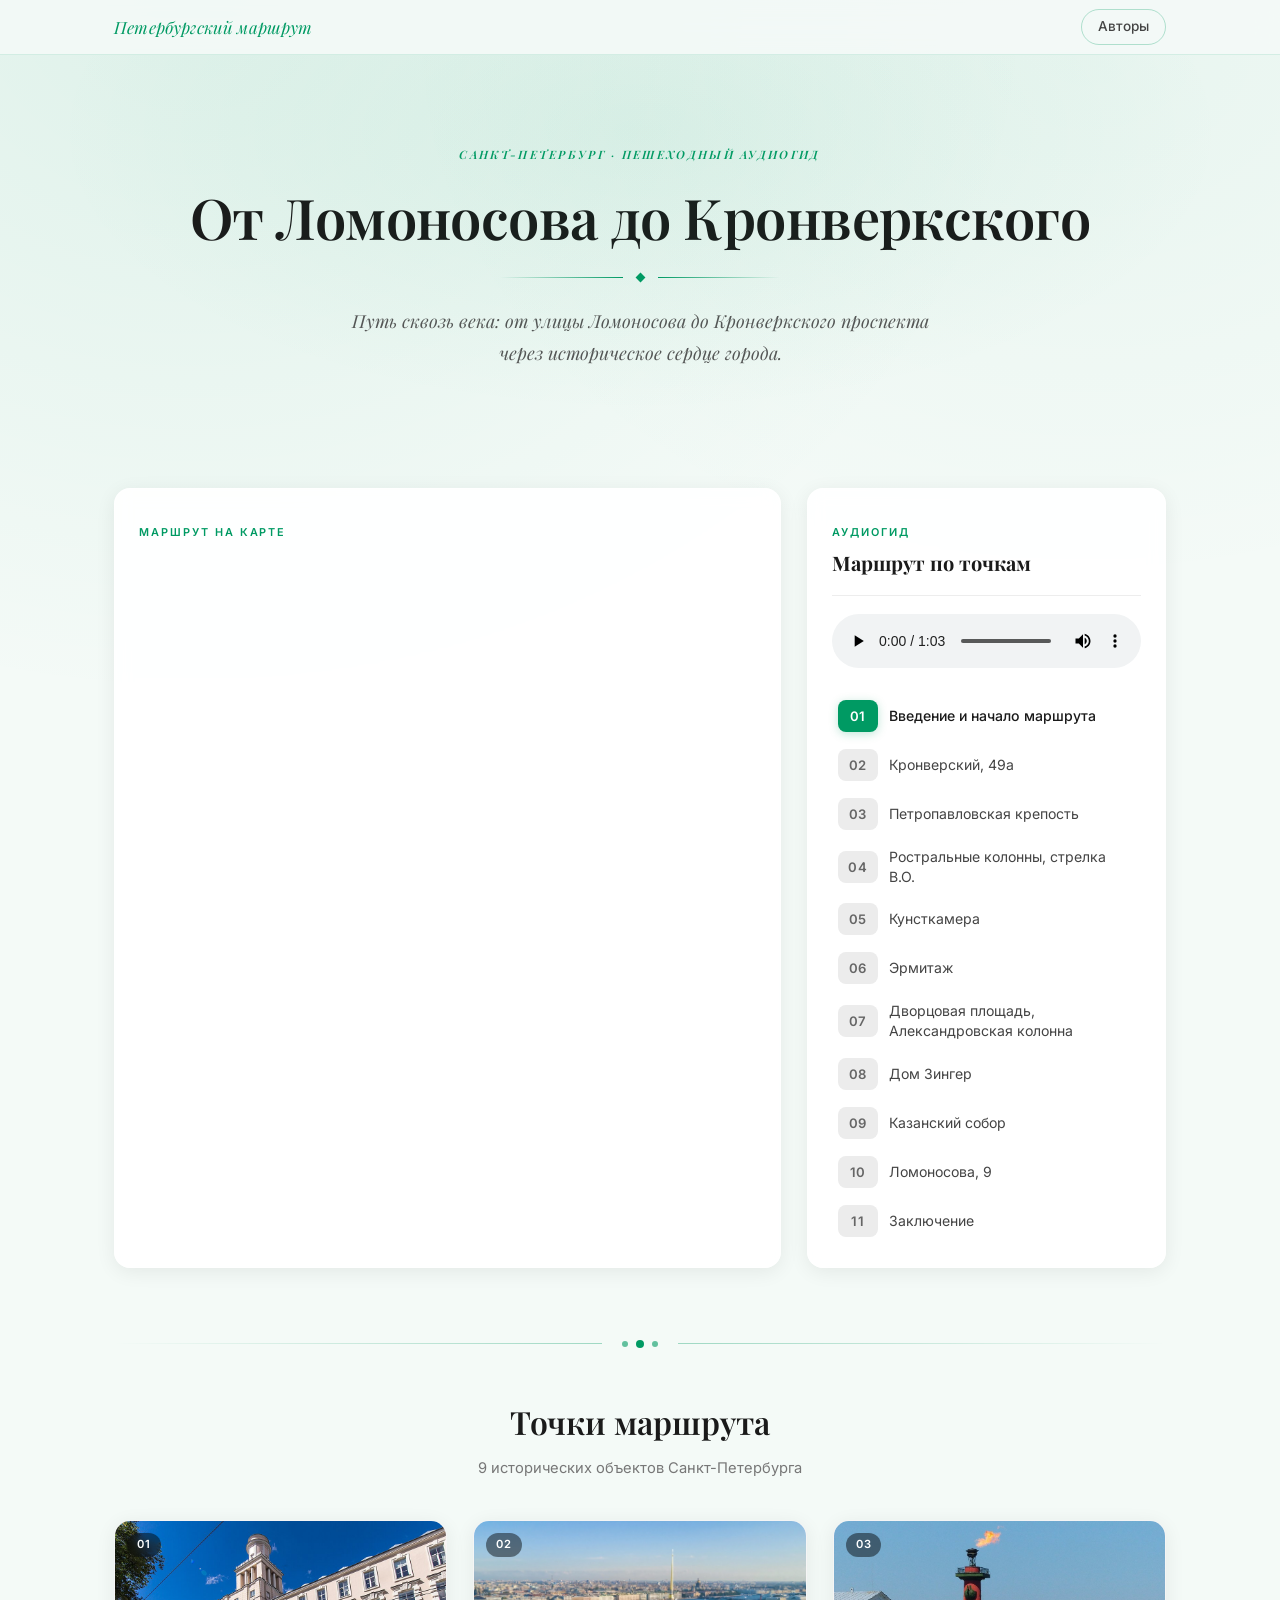
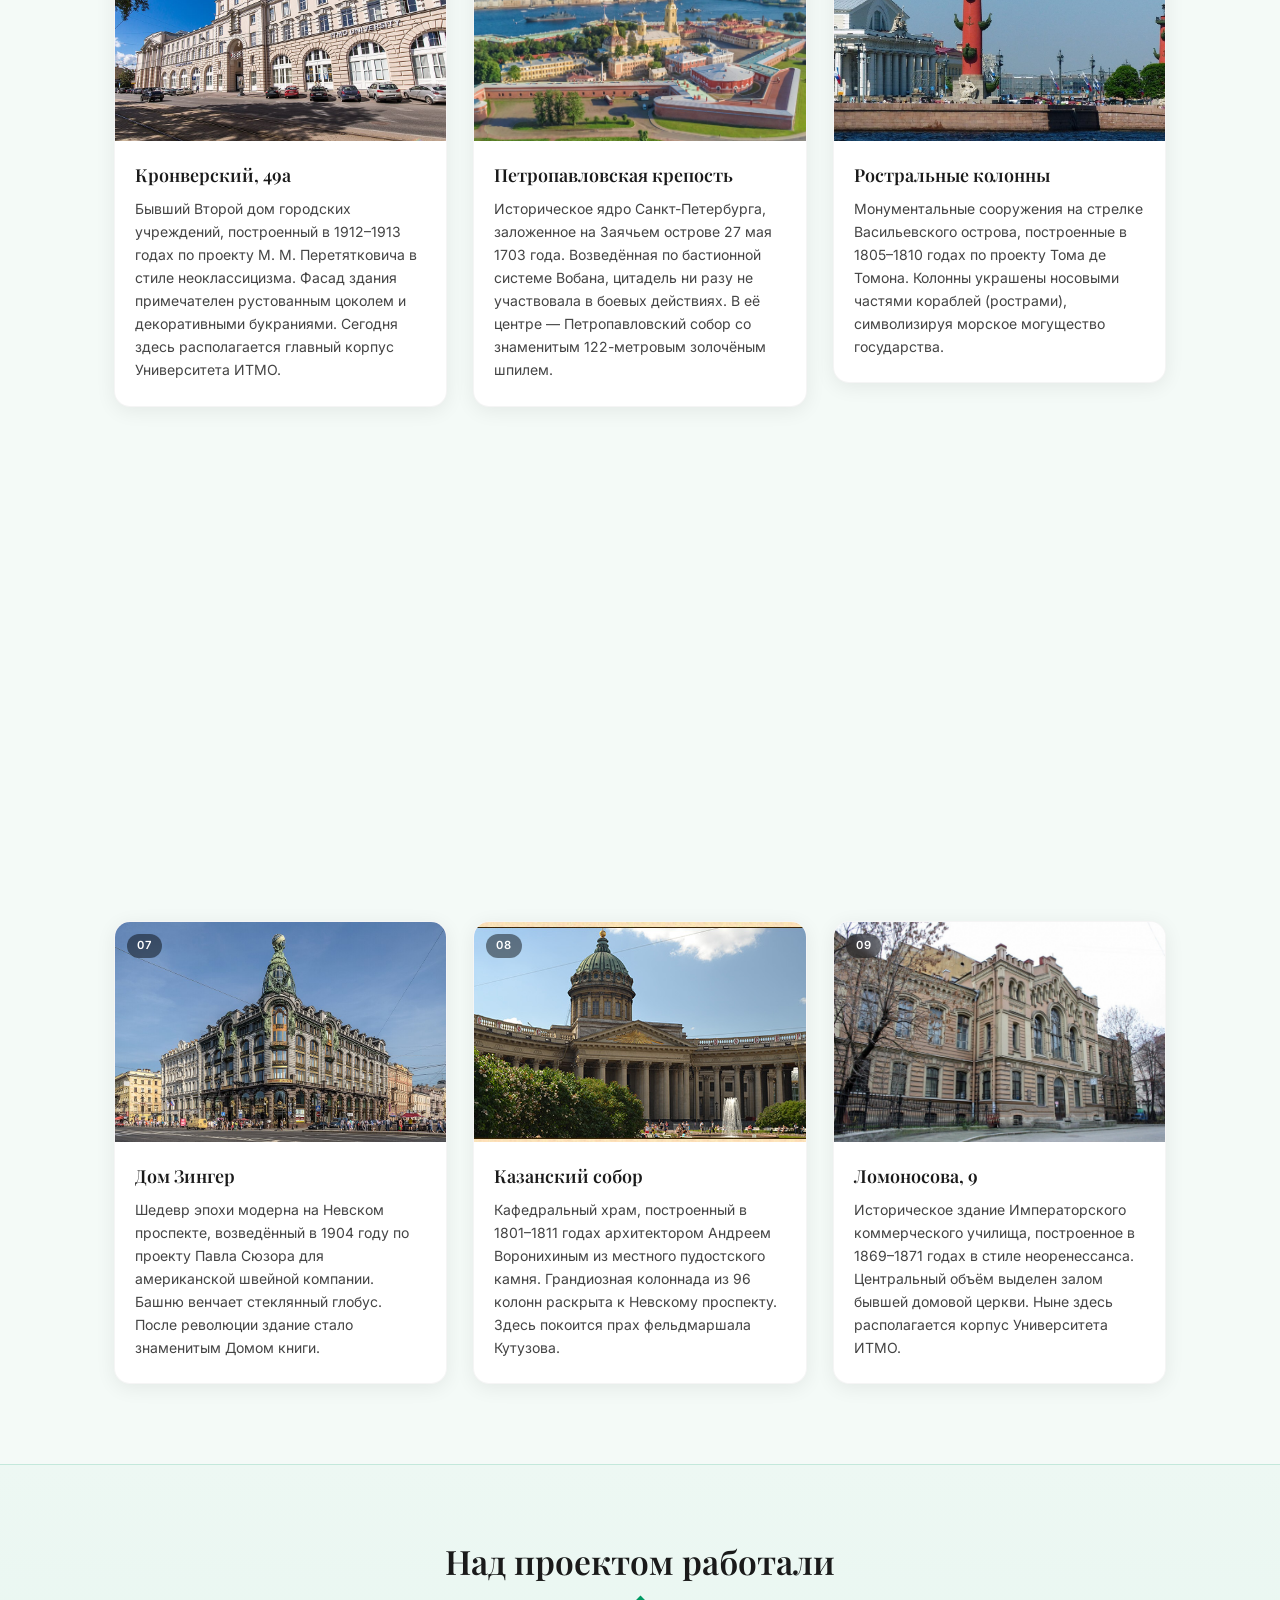
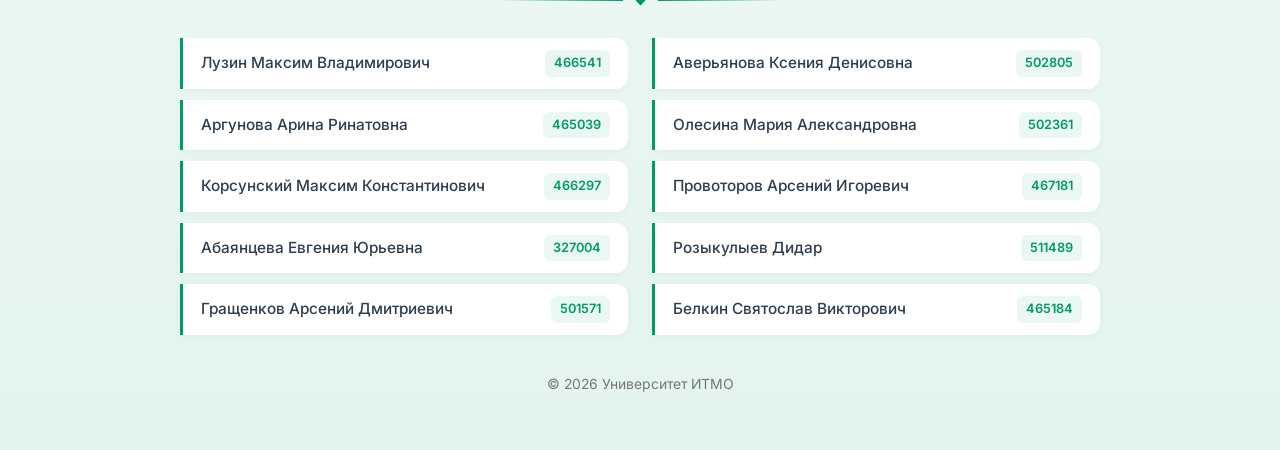
==== index.html @ a9b82632 "Аудиогид по Санкт-Петербургу — маршрут от Ломоносова до Кронверкского Co-Authored-By: Claude Sonnet " ====
<!DOCTYPE html>
<html lang="ru">
<head>
    <meta charset="UTF-8">
    <meta name="viewport" content="width=device-width, initial-scale=1.0">
    <title>Экскурсия "От Ломоносова до Кронверкского"</title>
    <link rel="preconnect" href="https://fonts.googleapis.com">
    <link rel="preconnect" href="https://fonts.gstatic.com" crossorigin>
    <link rel="stylesheet" href="css/index.css">
</head>

<body>

    <nav class="site-nav">
        <div class="nav-inner">
            <span class="nav-brand">Петербургский маршрут</span>
            <a class="nav-link" href="#authors">Авторы</a>
        </div>
    </nav>

    <header>
        <div class="container">
            <p class="header-eyebrow">Санкт-Петербург · Пешеходный аудиогид</p>
            <h1>От Ломоносова до Кронверкского</h1>
            <div class="ornament">
                <div class="ornament-diamond"></div>
            </div>
            <p>Путь сквозь века: от улицы Ломоносова до Кронверкского проспекта через историческое сердце города.</p>
        </div>
    </header>

    <div class="container">
        <div class="content-grid reveal">

            <section class="map-container">
                <p class="section-label">Маршрут на карте</p>
                <iframe src="https://www.google.com/maps/d/embed?mid=1oAtdadU5UYcWlBfUVZkDIhF2QjbYnNc&ehbc=2E312F" width="100%" height="400"></iframe>
            </section>

            <section class="audio-container">
                <p class="section-label">Аудиогид</p>
                <h3 class="timeline-title">Маршрут по точкам</h3>

                <audio id="audio-player" controls>
                    <source id="audio-source" src="mp3/Вступление_01.mp3" type="audio/mp3">
                    Ваш браузер не поддерживает воспроизведение аудио.
                </audio>

                <ul class="timeline-list">
                    <li class="timeline-item active-track">
                        <button class="time-link active" onclick="playTrack('mp3/Вступление_01.mp3', this)">01</button>
                        <span class="timeline-item-label">Введение и начало маршрута</span>
                        <span class="playing-bars"><span></span><span></span><span></span></span>
                    </li>
                    <li class="timeline-item">
                        <button class="time-link" onclick="playTrack('mp3/Кронверский.mp3', this)">02</button>
                        <span class="timeline-item-label">Кронверский, 49а</span>
                        <span class="playing-bars"><span></span><span></span><span></span></span>
                    </li>
                    <li class="timeline-item">
                        <button class="time-link" onclick="playTrack('mp3/Петропавловская крепость_01.mp3', this)">03</button>
                        <span class="timeline-item-label">Петропавловская крепость</span>
                        <span class="playing-bars"><span></span><span></span><span></span></span>
                    </li>
                    <li class="timeline-item">
                        <button class="time-link" onclick="playTrack('mp3/Ростралльные колонны_01.mp3', this)">04</button>
                        <span class="timeline-item-label">Ростральные колонны, стрелка В.О.</span>
                        <span class="playing-bars"><span></span><span></span><span></span></span>
                    </li>
                    <li class="timeline-item">
                        <button class="time-link" onclick="playTrack('mp3/Кунсткамера_01.mp3', this)">05</button>
                        <span class="timeline-item-label">Кунсткамера</span>
                        <span class="playing-bars"><span></span><span></span><span></span></span>
                    </li>
                    <li class="timeline-item">
                        <button class="time-link" onclick="playTrack('mp3/Эрмитаж_01.mp3', this)">06</button>
                        <span class="timeline-item-label">Эрмитаж</span>
                        <span class="playing-bars"><span></span><span></span><span></span></span>
                    </li>
                    <li class="timeline-item">
                        <button class="time-link" onclick="playTrack('mp3/Дворцовая площадь_01.mp3', this)">07</button>
                        <span class="timeline-item-label">Дворцовая площадь, Александровская колонна</span>
                        <span class="playing-bars"><span></span><span></span><span></span></span>
                    </li>
                    <li class="timeline-item">
                        <button class="time-link" onclick="playTrack('mp3/Дом Зингер_01.mp3', this)">08</button>
                        <span class="timeline-item-label">Дом Зингер</span>
                        <span class="playing-bars"><span></span><span></span><span></span></span>
                    </li>
                    <li class="timeline-item">
                        <button class="time-link" onclick="playTrack('mp3/Казанский собор_01.mp3', this)">09</button>
                        <span class="timeline-item-label">Казанский собор</span>
                        <span class="playing-bars"><span></span><span></span><span></span></span>
                    </li>
                    <li class="timeline-item">
                        <button class="time-link" onclick="playTrack('mp3/Ломоносова9_01.mp3', this)">10</button>
                        <span class="timeline-item-label">Ломоносова, 9</span>
                        <span class="playing-bars"><span></span><span></span><span></span></span>
                    </li>
                    <li class="timeline-item">
                        <button class="time-link" onclick="playTrack('mp3/Заключение_01.mp3', this)">11</button>
                        <span class="timeline-item-label">Заключение</span>
                        <span class="playing-bars"><span></span><span></span><span></span></span>
                    </li>
                </ul>
            </section>

        </div>

        <div class="section-divider">
            <div class="section-divider-inner">
                <div class="section-divider-dot"></div>
                <div class="section-divider-dot"></div>
                <div class="section-divider-dot"></div>
            </div>
        </div>

        <section class="landmarks-section">
            <h2>Точки маршрута</h2>
            <p class="section-subtitle">9 исторических объектов Санкт-Петербурга</p>
            <div class="landmarks-grid">

                <a href="pages/kronverksky.html" class="landmark-card-link reveal reveal-d1">
                <article class="landmark-card">
                    <div class="card-img-wrap">
                        <img src="img/ITMO_University's_main_building,_August_2016.jpg" alt="Кронверский, 49а">
                        <span class="card-number">01</span>
                    </div>
                    <div class="landmark-card-content">
                        <h3>Кронверский, 49а</h3>
                        <p>Бывший Второй дом городских учреждений, построенный в 1912–1913 годах по проекту М. М. Перетятковича в стиле неоклассицизма. Фасад здания примечателен рустованным цоколем и декоративными букраниями. Сегодня здесь располагается главный корпус Университета ИТМО.</p>
                    </div>
                </article>
                </a>

                <a href="pages/petropavlovsk.html" class="landmark-card-link reveal reveal-d2">
                <article class="landmark-card">
                    <div class="card-img-wrap">
                        <img src="img/petropavl-main-e1596915227647-1536x937.jpg" alt="Петропавловская крепость">
                        <span class="card-number">02</span>
                    </div>
                    <div class="landmark-card-content">
                        <h3>Петропавловская крепость</h3>
                        <p>Историческое ядро Санкт-Петербурга, заложенное на Заячьем острове 27 мая 1703 года. Возведённая по бастионной системе Вобана, цитадель ни разу не участвовала в боевых действиях. В её центре — Петропавловский собор со знаменитым 122-метровым золочёным шпилем.</p>
                    </div>
                </article>
                </a>

                <a href="pages/rostral.html" class="landmark-card-link reveal reveal-d3">
                <article class="landmark-card">
                    <div class="card-img-wrap">
                        <img src="img/7ee628d9fce77bdc094ca226314439a9.jpg" alt="Ростральные колонны">
                        <span class="card-number">03</span>
                    </div>
                    <div class="landmark-card-content">
                        <h3>Ростральные колонны</h3>
                        <p>Монументальные сооружения на стрелке Васильевского острова, построенные в 1805–1810 годах по проекту Тома де Томона. Колонны украшены носовыми частями кораблей (рострами), символизируя морское могущество государства.</p>
                    </div>
                </article>
                </a>

                <a href="pages/kunstkamera.html" class="landmark-card-link reveal reveal-d1">
                <article class="landmark-card">
                    <div class="card-img-wrap">
                        <img src="img/img_5cdb340119dc0.png" alt="Кунсткамера">
                        <span class="card-number">04</span>
                    </div>
                    <div class="landmark-card-content">
                        <h3>Кунсткамера</h3>
                        <p>Первый публичный музей России, основанный Петром I в 1714 году. Здание на Университетской набережной построено в стиле петровского барокко и увенчано многоярусной башней с армиллярной сферой.</p>
                    </div>
                </article>
                </a>

                <a href="pages/hermitage.html" class="landmark-card-link reveal reveal-d2">
                <article class="landmark-card">
                    <div class="card-img-wrap">
                        <img src="img/ermitag1-1536x762.jpg" alt="Эрмитаж">
                        <span class="card-number">05</span>
                    </div>
                    <div class="landmark-card-content">
                        <h3>Эрмитаж</h3>
                        <p>Один из крупнейших художественных музеев мира, основанный в 1764 году Екатериной II. Ансамбль включает Зимний дворец Растрелли, Малый, Старый и Новый Эрмитаж. Портик Нового Эрмитажа украшают знаменитые гранитные атланты.</p>
                    </div>
                </article>
                </a>

                <a href="pages/palace.html" class="landmark-card-link reveal reveal-d3">
                <article class="landmark-card">
                    <div class="card-img-wrap">
                        <img src="img/5624382538.jpg" alt="Дворцовая площадь, Александровская колонна">
                        <span class="card-number">06</span>
                    </div>
                    <div class="landmark-card-content">
                        <h3>Дворцовая площадь</h3>
                        <p>Главный парадный ансамбль города с триумфальной аркой Главного штаба Карла Росси. В центре — Александровская колонна Монферрана: 600-тонный гранитный монолит, удерживающийся на пьедестале силой собственного веса.</p>
                    </div>
                </article>
                </a>

                <a href="pages/singer.html" class="landmark-card-link reveal reveal-d1">
                <article class="landmark-card">
                    <div class="card-img-wrap">
                        <img src="img/Singer_House_SPB_01.jpg" alt="Дом Зингер">
                        <span class="card-number">07</span>
                    </div>
                    <div class="landmark-card-content">
                        <h3>Дом Зингер</h3>
                        <p>Шедевр эпохи модерна на Невском проспекте, возведённый в 1904 году по проекту Павла Сюзора для американской швейной компании. Башню венчает стеклянный глобус. После революции здание стало знаменитым Домом книги.</p>
                    </div>
                </article>
                </a>

                <a href="pages/kazan.html" class="landmark-card-link reveal reveal-d2">
                <article class="landmark-card">
                    <div class="card-img-wrap">
                        <img src="img/Kazan-cathedral-50001.jpg" alt="Казанский собор">
                        <span class="card-number">08</span>
                    </div>
                    <div class="landmark-card-content">
                        <h3>Казанский собор</h3>
                        <p>Кафедральный храм, построенный в 1801–1811 годах архитектором Андреем Воронихиным из местного пудостского камня. Грандиозная колоннада из 96 колонн раскрыта к Невскому проспекту. Здесь покоится прах фельдмаршала Кутузова.</p>
                    </div>
                </article>
                </a>

                <a href="pages/lomonosova.html" class="landmark-card-link reveal reveal-d3">
                <article class="landmark-card">
                    <div class="card-img-wrap">
                        <img src="img/p8272.jpg" alt="Ломоносова, 9">
                        <span class="card-number">09</span>
                    </div>
                    <div class="landmark-card-content">
                        <h3>Ломоносова, 9</h3>
                        <p>Историческое здание Императорского коммерческого училища, построенное в 1869–1871 годах в стиле неоренессанса. Центральный объём выделен залом бывшей домовой церкви. Ныне здесь располагается корпус Университета ИТМО.</p>
                    </div>
                </article>
                </a>

            </div>
        </section>
    </div>


    <footer id="authors">
        <div class="container">
            <h2 class="authors-title">Над проектом работали</h2>
            <div class="ornament" style="margin-bottom: 0;">
                <div class="ornament-diamond"></div>
            </div>

            <div class="authors-grid">
                <div class="author-item">
                    <span class="author-name">Лузин Максим Владимирович</span>
                    <span class="author-id">466541</span>
                </div>
                <div class="author-item">
                    <span class="author-name">Аверьянова Ксения Денисовна</span>
                    <span class="author-id">502805</span>
                </div>
                <div class="author-item">
                    <span class="author-name">Аргунова Арина Ринатовна</span>
                    <span class="author-id">465039</span>
                </div>
                <div class="author-item">
                    <span class="author-name">Олесина Мария Александровна</span>
                    <span class="author-id">502361</span>
                </div>
                <div class="author-item">
                    <span class="author-name">Корсунский Максим Константинович</span>
                    <span class="author-id">466297</span>
                </div>
                <div class="author-item">
                    <span class="author-name">Провоторов Арсений Игоревич</span>
                    <span class="author-id">467181</span>
                </div>
                <div class="author-item">
                    <span class="author-name">Абаянцева Евгения Юрьевна</span>
                    <span class="author-id">327004</span>
                </div>
                <div class="author-item">
                    <span class="author-name">Розыкулыев Дидар</span>
                    <span class="author-id">511489</span>
                </div>
                <div class="author-item">
                    <span class="author-name">Гращенков Арсений Дмитриевич</span>
                    <span class="author-id">501571</span>
                </div>
                <div class="author-item">
                    <span class="author-name">Белкин Святослав Викторович</span>
                    <span class="author-id">465184</span>
                </div>
            </div>

            <p class="copyright">&copy; 2026 Университет ИТМО</p>
        </div>
    </footer>

    <script>
        function playTrack(audioPath, buttonElement) {
            const player = document.getElementById('audio-player');
            const source = document.getElementById('audio-source');

            source.src = audioPath;
            player.load();
            player.play();

            document.querySelectorAll('.time-link').forEach(btn => btn.classList.remove('active'));
            document.querySelectorAll('.timeline-item').forEach(item => item.classList.remove('active-track'));

            buttonElement.classList.add('active');
            buttonElement.closest('.timeline-item').classList.add('active-track');
        }

        const observer = new IntersectionObserver((entries) => {
            entries.forEach(e => {
                if (e.isIntersecting) {
                    e.target.classList.add('visible');
                    observer.unobserve(e.target);
                }
            });
        }, { threshold: 0.1 });

        document.querySelectorAll('.reveal').forEach(el => observer.observe(el));
    </script>
</body>
</html>
---- css/index.css ----
@import url('https://fonts.googleapis.com/css2?family=Playfair+Display:ital,wght@0,400;0,600;1,400&family=Inter:wght@300;400;500;600&display=swap');

:root {
    --green: #009A63;
    --green-dark: #007a4e;
    --green-pale: rgba(0, 154, 99, 0.08);
    --green-glow: rgba(0, 154, 99, 0.25);
    --text: #1a1a1a;
    --text-mid: #444;
    --text-muted: #777;
    --radius: 16px;
    --shadow: 0 4px 20px rgba(0, 0, 0, 0.07);
    --shadow-hover: 0 14px 45px rgba(0, 0, 0, 0.13);
    --ease: cubic-bezier(0.4, 0, 0.2, 1);
}

* { box-sizing: border-box; }

html { scroll-behavior: smooth; }

body {
    margin: 0;
    padding: 0;
    background: #f4faf7;
    background-image:
        radial-gradient(ellipse at 15% 0%, rgba(0, 154, 99, 0.09) 0%, transparent 55%),
        radial-gradient(ellipse at 85% 5%, rgba(0, 154, 99, 0.05) 0%, transparent 45%);
    background-attachment: fixed;
    font-family: 'Inter', -apple-system, BlinkMacSystemFont, sans-serif;
    color: var(--text);
    line-height: 1.6;
}

/* ─── NAV ─────────────────────────────────────── */

.site-nav {
    position: sticky;
    top: 0;
    z-index: 100;
    background: rgba(244, 250, 247, 0.88);
    backdrop-filter: blur(14px);
    -webkit-backdrop-filter: blur(14px);
    border-bottom: 1px solid rgba(0, 154, 99, 0.13);
}

.nav-inner {
    max-width: 1100px;
    margin: 0 auto;
    padding: 0 24px;
    height: 54px;
    display: flex;
    align-items: center;
    justify-content: space-between;
}

.nav-brand {
    font-family: 'Playfair Display', Georgia, serif;
    font-style: italic;
    font-size: 1.05em;
    color: var(--green);
    letter-spacing: 0.01em;
}

.nav-link {
    font-size: 0.85em;
    font-weight: 500;
    color: var(--text-mid);
    text-decoration: none;
    padding: 6px 16px;
    border-radius: 20px;
    border: 1px solid rgba(0, 154, 99, 0.28);
    transition: all 0.25s var(--ease);
}

.nav-link:hover {
    background: var(--green-pale);
    color: var(--green);
    border-color: var(--green);
}

/* ─── CONTAINER ───────────────────────────────── */

.container {
    max-width: 1100px;
    margin: 0 auto;
    padding: 0 24px;
}

/* ─── HERO ────────────────────────────────────── */

header {
    text-align: center;
    padding: 90px 24px 70px;
    position: relative;
    overflow: hidden;
}

header::before {
    content: '';
    position: absolute;
    inset: 0;
    background: radial-gradient(ellipse at center 20%, rgba(0, 154, 99, 0.07) 0%, transparent 65%);
    pointer-events: none;
}

.header-eyebrow {
    font-size: 0.72em;
    font-weight: 600;
    letter-spacing: 0.2em;
    text-transform: uppercase;
    color: var(--green);
    margin-bottom: 18px;
}

header h1 {
    font-family: 'Playfair Display', Georgia, serif;
    font-size: clamp(2em, 5vw, 3.5em);
    font-weight: 600;
    line-height: 1.2;
    margin: 0 0 24px 0;
    color: var(--text);
    letter-spacing: -0.01em;
}

.ornament {
    display: flex;
    align-items: center;
    justify-content: center;
    gap: 14px;
    margin: 0 auto 24px;
    max-width: 280px;
}

.ornament::before,
.ornament::after {
    content: '';
    flex: 1;
    height: 1px;
}

.ornament::before { background: linear-gradient(to right, transparent, var(--green)); }
.ornament::after  { background: linear-gradient(to left,  transparent, var(--green)); }

.ornament-diamond {
    width: 7px;
    height: 7px;
    background: var(--green);
    transform: rotate(45deg);
    flex-shrink: 0;
}

header p {
    font-family: 'Playfair Display', Georgia, serif;
    font-style: italic;
    font-size: 1.12em;
    max-width: 600px;
    margin: 0 auto;
    color: #555;
    line-height: 1.75;
}

/* ─── CONTENT GRID ────────────────────────────── */

.content-grid {
    display: grid;
    grid-template-columns: 1fr;
    gap: 26px;
    margin-top: 50px;
}

@media (min-width: 768px) {
    .content-grid {
        grid-template-columns: 1.3fr 0.7fr;
    }
}

.map-container,
.audio-container {
    background: rgba(255, 255, 255, 0.92);
    backdrop-filter: blur(8px);
    padding: 24px;
    border-radius: var(--radius);
    box-shadow: var(--shadow);
    border: 1px solid rgba(255, 255, 255, 0.9);
}

.map-container iframe {
    width: 100%;
    border: 0;
    border-radius: 10px;
    display: block;
}

.section-label {
    font-size: 0.68em;
    font-weight: 600;
    letter-spacing: 0.18em;
    text-transform: uppercase;
    color: var(--green);
    margin-bottom: 6px;
}

.timeline-title {
    font-family: 'Playfair Display', Georgia, serif;
    font-size: 1.25em;
    margin: 0 0 18px 0;
    padding-bottom: 16px;
    border-bottom: 1px solid rgba(0, 0, 0, 0.07);
    color: var(--text);
}

audio {
    width: 100%;
    margin-bottom: 18px;
    border-radius: 10px;
    accent-color: var(--green);
}

/* ─── TIMELINE ────────────────────────────────── */

.timeline-list {
    list-style: none;
    padding: 0;
    margin: 0;
    display: flex;
    flex-direction: column;
    gap: 5px;
}

.timeline-item {
    display: flex;
    align-items: center;
    padding: 6px 10px 6px 6px;
    border-radius: 10px;
    transition: background 0.2s var(--ease);
    cursor: pointer;
}

.timeline-item:hover {
    background: var(--green-pale);
}

.time-link {
    background: #ececec;
    color: #666;
    padding: 0;
    border-radius: 8px;
    font-family: 'Inter', monospace;
    font-size: 0.82em;
    font-weight: 600;
    letter-spacing: 0.04em;
    margin-right: 11px;
    cursor: pointer;
    display: inline-flex;
    align-items: center;
    justify-content: center;
    transition: all 0.22s var(--ease);
    border: none;
    width: 40px;
    height: 32px;
    flex-shrink: 0;
}

.time-link:hover {
    background: var(--green);
    color: #fff;
    transform: scale(1.06);
}

.time-link.active {
    background: var(--green);
    color: #fff;
    box-shadow: 0 2px 10px var(--green-glow);
}

.timeline-item-label {
    font-size: 0.88em;
    line-height: 1.4;
    color: var(--text-mid);
    flex: 1;
}

.timeline-item.active-track .timeline-item-label {
    color: var(--text);
    font-weight: 500;
}

/* playing bars animation */
.playing-bars {
    display: none;
    align-items: flex-end;
    gap: 2px;
    height: 14px;
    margin-left: 8px;
    flex-shrink: 0;
}

.playing-bars span {
    display: block;
    width: 3px;
    background: var(--green);
    border-radius: 2px;
    animation: bar-bounce 0.75s ease-in-out infinite;
}

.playing-bars span:nth-child(2) { animation-delay: 0.15s; }
.playing-bars span:nth-child(3) { animation-delay: 0.3s;  }

@keyframes bar-bounce {
    0%, 100% { height: 3px;  }
    50%       { height: 13px; }
}

.timeline-item.active-track .playing-bars { display: flex; }

/* ─── SECTION DIVIDER ─────────────────────────── */

.section-divider {
    display: flex;
    align-items: center;
    gap: 20px;
    margin: 72px 0 48px;
}

.section-divider::before,
.section-divider::after {
    content: '';
    flex: 1;
    height: 1px;
}

.section-divider::before { background: linear-gradient(to right, transparent, rgba(0, 154, 99, 0.35)); }
.section-divider::after  { background: linear-gradient(to left,  transparent, rgba(0, 154, 99, 0.35)); }

.section-divider-inner {
    display: flex;
    align-items: center;
    gap: 8px;
}

.section-divider-dot {
    width: 6px;
    height: 6px;
    border-radius: 50%;
    background: var(--green);
    opacity: 0.6;
}

.section-divider-dot:nth-child(2) { opacity: 1; width: 8px; height: 8px; }

/* ─── LANDMARKS ───────────────────────────────── */

.landmarks-section { margin-top: 0; }

.landmarks-section h2 {
    font-family: 'Playfair Display', Georgia, serif;
    font-size: 2em;
    font-weight: 600;
    text-align: center;
    margin: 0 0 10px 0;
    color: var(--text);
}

.section-subtitle {
    text-align: center;
    color: var(--text-muted);
    font-size: 0.92em;
    margin: 0 0 40px 0;
}

.landmarks-grid {
    display: grid;
    grid-template-columns: 1fr;
    gap: 26px;
}

@media (min-width: 768px) {
    .landmarks-grid { grid-template-columns: repeat(3, 1fr); }
}

.landmark-card {
    background: #fff;
    border-radius: var(--radius);
    overflow: hidden;
    box-shadow: var(--shadow);
    display: flex;
    flex-direction: column;
    transition: transform 0.3s var(--ease), box-shadow 0.3s var(--ease);
    border: 1px solid rgba(0, 0, 0, 0.04);
}

.landmark-card:hover {
    transform: translateY(-7px);
    box-shadow: var(--shadow-hover);
}

.card-img-wrap {
    overflow: hidden;
    height: 220px;
    position: relative;
}

.landmark-card img {
    width: 100%;
    height: 100%;
    object-fit: cover;
    transition: transform 0.4s var(--ease);
}

.landmark-card:hover img { transform: scale(1.06); }

.card-number {
    position: absolute;
    top: 12px;
    left: 12px;
    background: rgba(0, 0, 0, 0.46);
    backdrop-filter: blur(4px);
    color: #fff;
    font-size: 0.7em;
    font-weight: 600;
    letter-spacing: 0.08em;
    padding: 3px 10px;
    border-radius: 20px;
}

.landmark-card-content {
    padding: 22px 20px 24px;
    flex: 1;
    display: flex;
    flex-direction: column;
}

.landmark-card-content h3 {
    font-family: 'Playfair Display', Georgia, serif;
    margin: 0 0 10px 0;
    font-size: 1.12em;
    font-weight: 600;
    color: var(--text);
    line-height: 1.3;
}

.landmark-card-content p {
    margin: 0;
    font-size: 0.875em;
    color: var(--text-mid);
    line-height: 1.65;
    flex: 1;
}

/* ─── FOOTER ──────────────────────────────────── */

footer {
    margin-top: 80px;
    padding: 70px 20px 50px;
    background: linear-gradient(180deg, #edf8f3 0%, #e3f4ee 100%);
    border-top: 1px solid rgba(0, 154, 99, 0.14);
    text-align: center;
}

.authors-title {
    font-family: 'Playfair Display', Georgia, serif;
    font-size: 2.1em;
    font-weight: 600;
    margin: 0 0 8px 0;
    color: var(--text);
}

.authors-grid {
    display: grid;
    grid-template-columns: 1fr;
    gap: 11px 24px;
    max-width: 920px;
    margin: 34px auto;
    text-align: left;
}

@media (min-width: 768px) {
    .authors-grid { grid-template-columns: repeat(2, 1fr); }
}

.author-item {
    background: #fff;
    border-left: 3px solid var(--green);
    padding: 12px 18px;
    border-radius: 0 12px 12px 0;
    display: flex;
    justify-content: space-between;
    align-items: center;
    box-shadow: 0 2px 8px rgba(0, 0, 0, 0.04);
    transition: background 0.22s var(--ease), transform 0.22s var(--ease), box-shadow 0.22s var(--ease);
}

.author-item:hover {
    background: var(--green-pale);
    transform: translateX(4px);
    box-shadow: 0 4px 16px rgba(0, 154, 99, 0.1);
}

.author-name {
    font-size: 0.96em;
    font-weight: 500;
    color: #2c3e50;
}

.author-id {
    font-family: 'Inter', monospace;
    font-size: 0.8em;
    color: var(--green);
    background: var(--green-pale);
    padding: 3px 9px;
    border-radius: 6px;
    font-weight: 600;
}

.copyright {
    margin-top: 38px;
    font-size: 0.87em;
    color: var(--text-muted);
}

footer p {
    margin: 5px 0;
    color: #666;
}

/* ─── DETAIL PAGE ────────────────────────────── */

.landmark-card-link {
    text-decoration: none;
    color: inherit;
    display: block;
}

.nav-back {
    display: flex;
    align-items: center;
    gap: 6px;
    font-size: 0.9em;
    color: var(--green);
    text-decoration: none;
    font-weight: 500;
    transition: opacity 0.2s;
}

.nav-back:hover { opacity: 0.7; }

.nav-page-num {
    font-size: 0.82em;
    color: var(--text-muted);
    font-weight: 500;
    letter-spacing: 0.06em;
}

.detail-hero {
    position: relative;
    max-width: 1100px;
    margin: 30px auto 0;
    border-radius: var(--radius);
    overflow: hidden;
}

.detail-hero img {
    width: 100%;
    height: auto;
    display: block;
}

.detail-hero-overlay {
    position: absolute;
    inset: 0;
    background: linear-gradient(to top, rgba(0,0,0,0.68) 0%, rgba(0,0,0,0.18) 55%, transparent 100%);
    display: flex;
    align-items: flex-end;
    padding-bottom: 44px;
}

.detail-hero-overlay .container { color: #fff; }

.detail-hero-overlay .header-eyebrow {
    color: rgba(255,255,255,0.7);
    margin-bottom: 10px;
}

.detail-hero-overlay h1 {
    font-family: 'Playfair Display', Georgia, serif;
    font-size: clamp(1.8em, 4vw, 2.9em);
    font-weight: 600;
    margin: 0;
    line-height: 1.2;
    color: #fff;
    text-shadow: 0 2px 10px rgba(0,0,0,0.3);
}

.detail-article {
    max-width: 760px;
    margin: 0 auto;
    padding: 60px 24px 20px;
}

.detail-article p {
    font-size: 1.04em;
    line-height: 1.85;
    color: #333;
    margin: 0 0 26px 0;
}

.detail-article p:first-child::first-letter {
    font-family: 'Playfair Display', Georgia, serif;
    font-size: 3.4em;
    font-weight: 600;
    float: left;
    line-height: 0.78;
    padding-right: 9px;
    padding-top: 7px;
    color: var(--green);
}

.detail-pagination {
    display: flex;
    align-items: center;
    justify-content: space-between;
    max-width: 760px;
    margin: 0 auto 80px;
    padding: 30px 24px 0;
    border-top: 1px solid rgba(0, 0, 0, 0.07);
    gap: 12px;
}

.detail-pagination a {
    display: flex;
    align-items: center;
    gap: 6px;
    text-decoration: none;
    font-size: 0.9em;
    font-weight: 500;
    color: var(--text-mid);
    transition: color 0.2s;
    white-space: nowrap;
}

.detail-pagination a:hover { color: var(--green); }

.detail-pagination .home-link {
    font-family: 'Playfair Display', serif;
    font-style: italic;
    color: var(--green);
    font-size: 0.95em;
}

/* ─── SCROLL REVEAL ───────────────────────────── */

.reveal {
    opacity: 0;
    transform: translateY(26px);
    transition: opacity 0.65s var(--ease), transform 0.65s var(--ease);
}

.reveal.visible {
    opacity: 1;
    transform: translateY(0);
}

.reveal-d1 { transition-delay: 0.08s; }
.reveal-d2 { transition-delay: 0.16s; }
.reveal-d3 { transition-delay: 0.24s; }
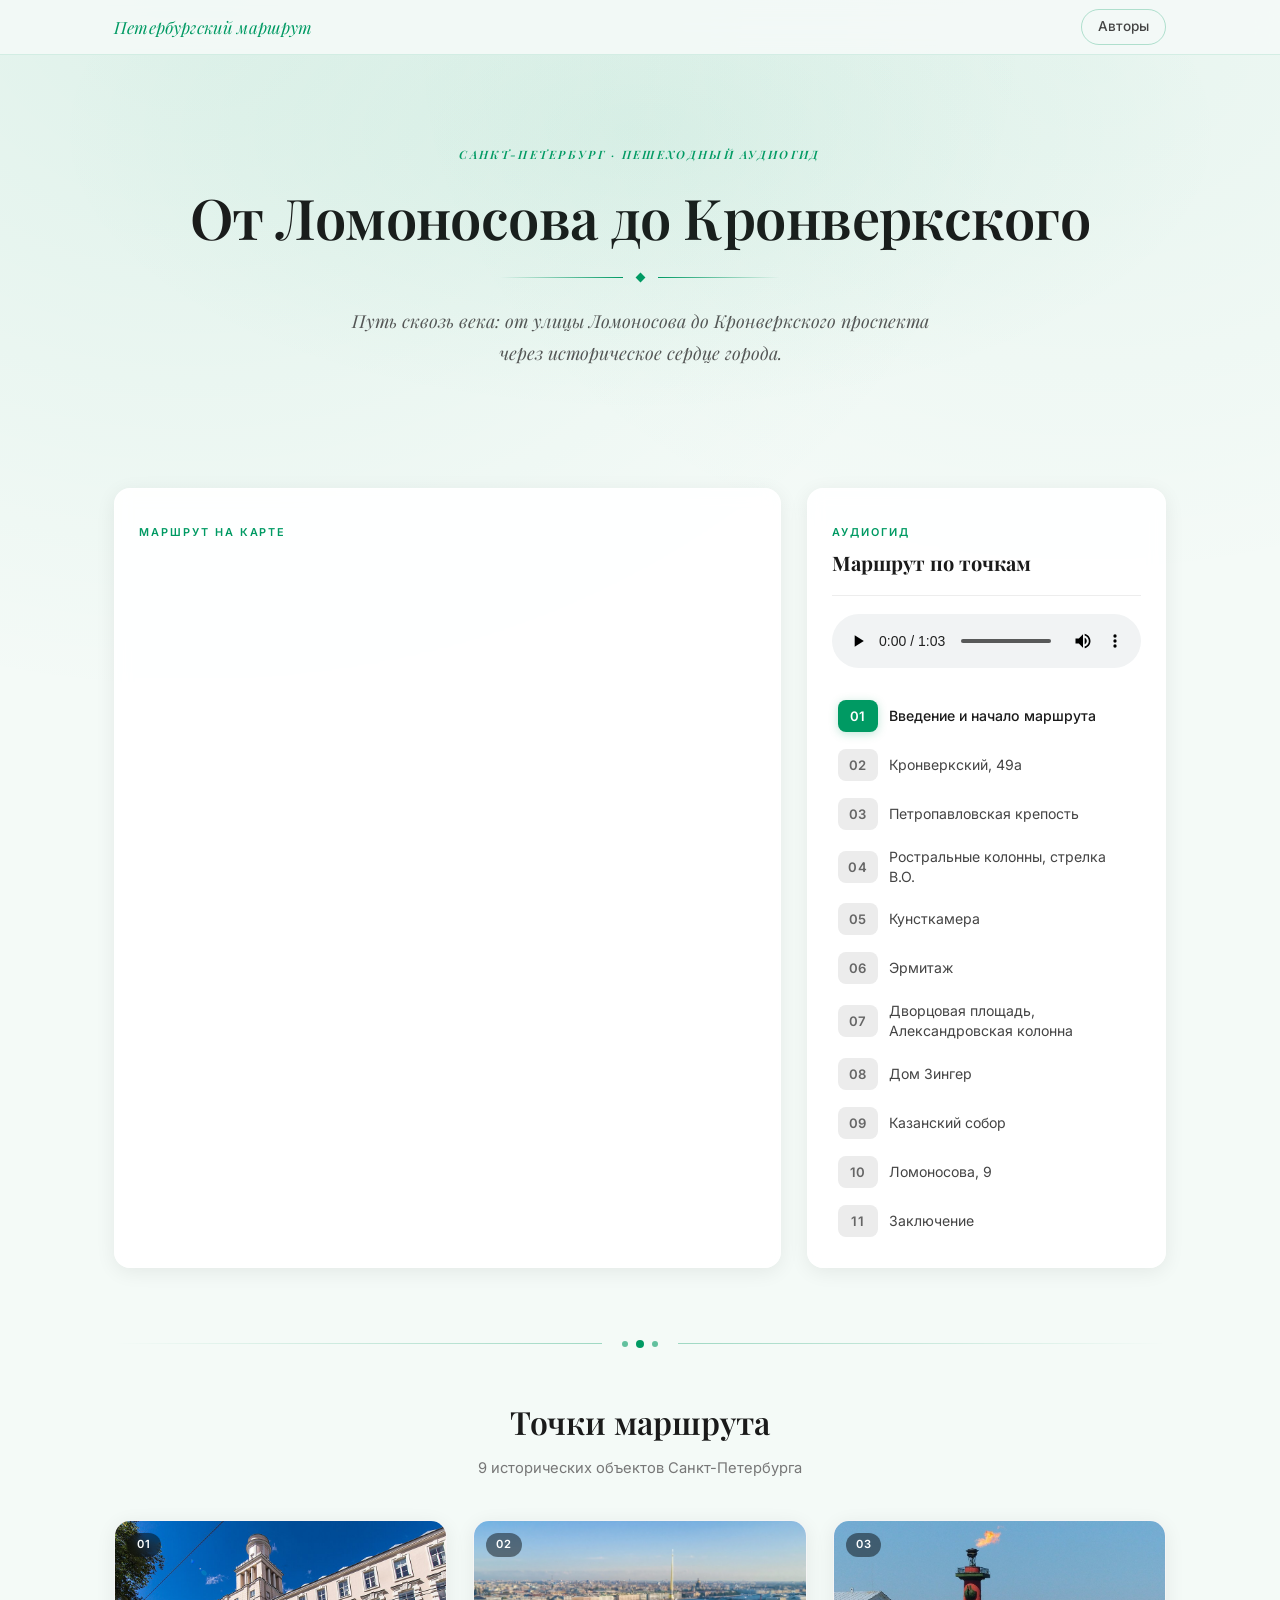
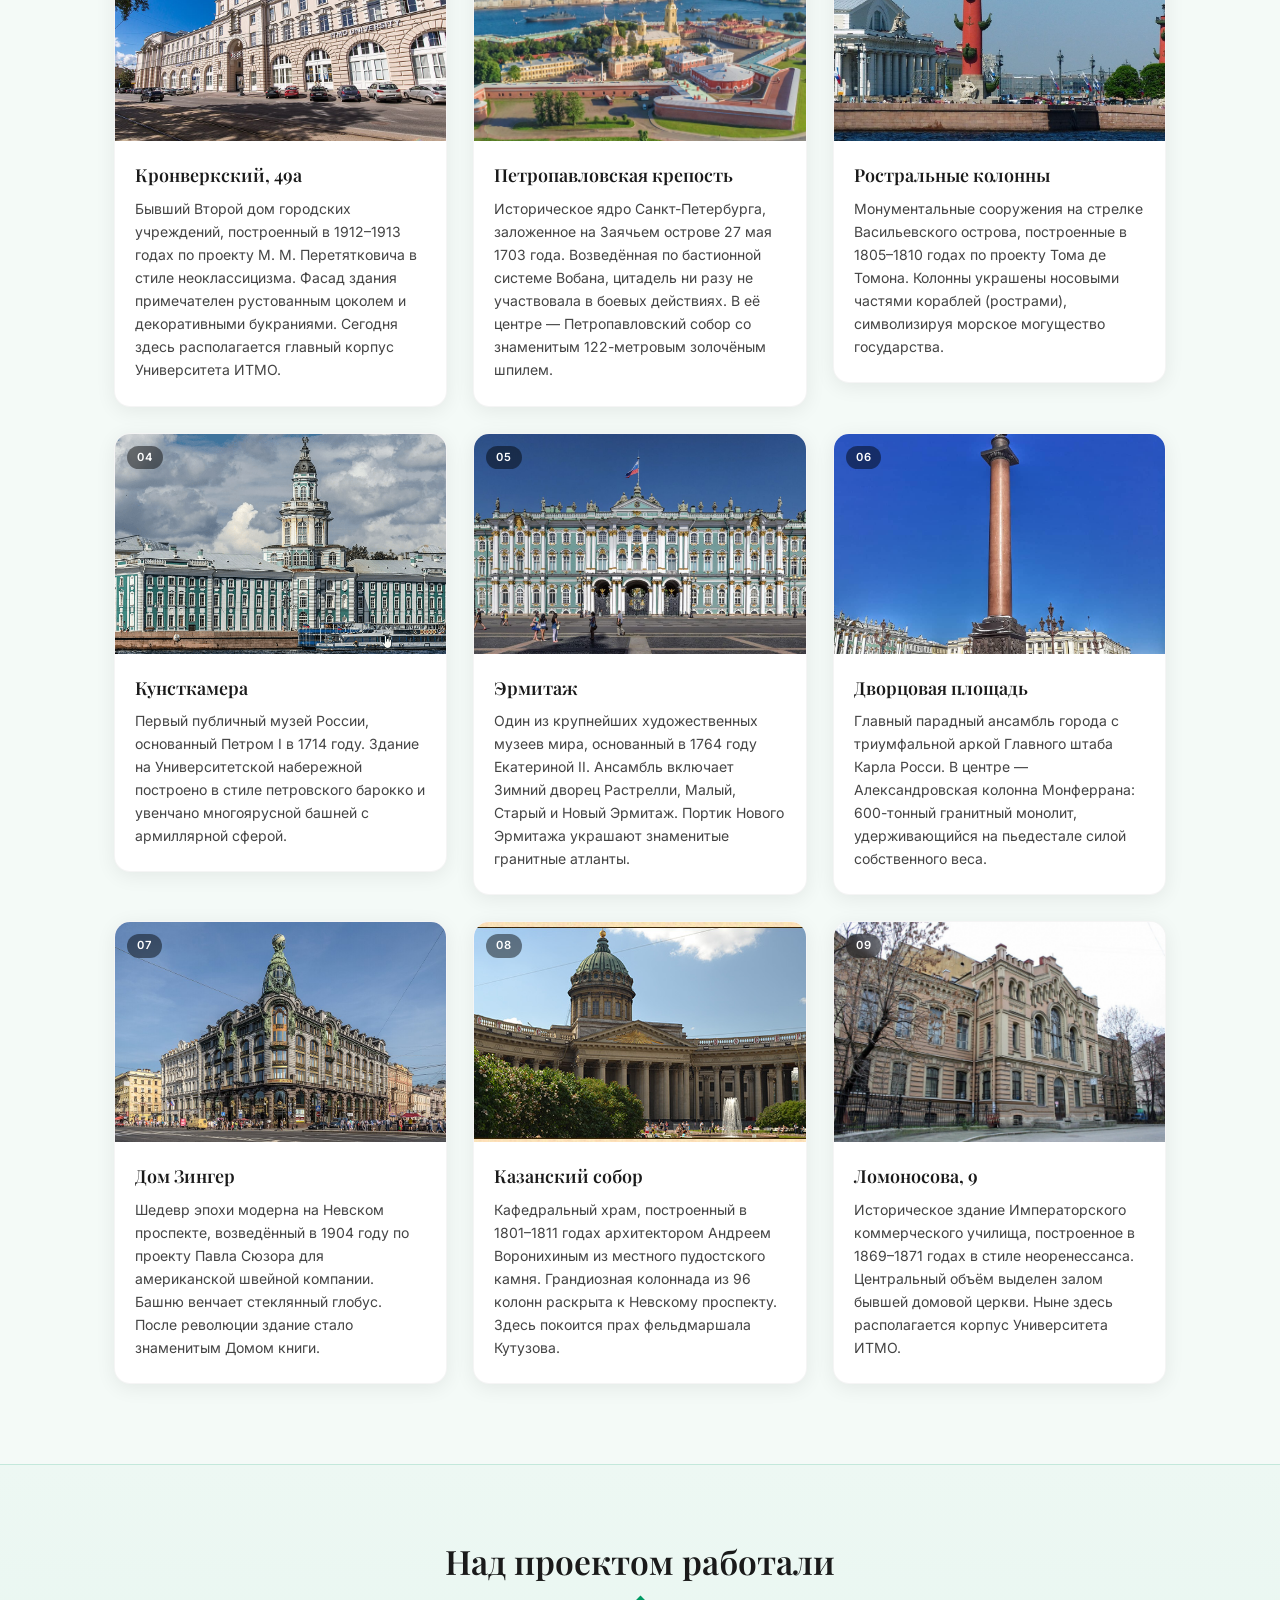
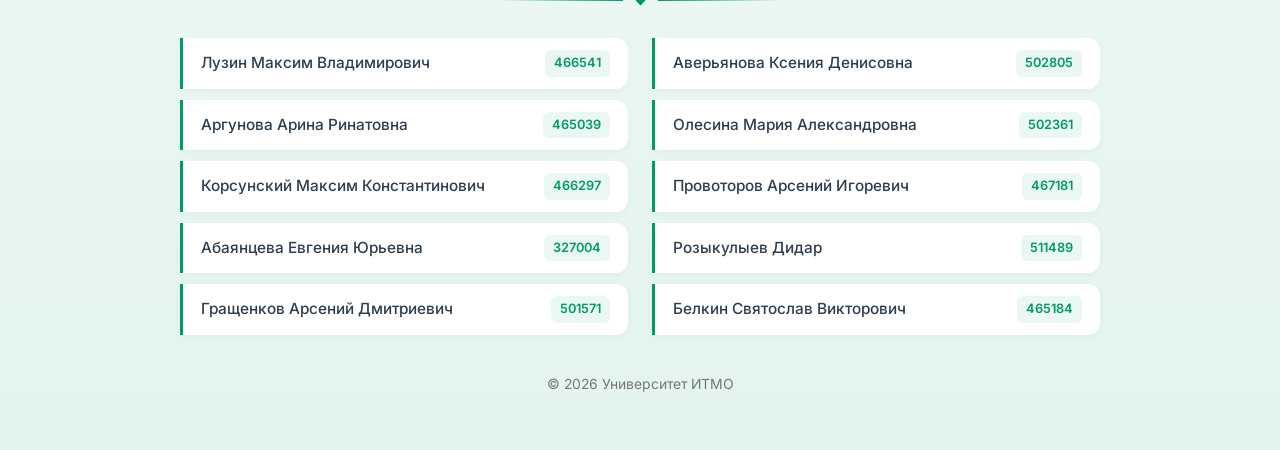
==== commit d9be4467: "Исправлена опечатка: Кронверский → Кронверкский" ====
--- a/index.html
+++ b/index.html
@@ -54,7 +54,7 @@
                     </li>
                     <li class="timeline-item">
                         <button class="time-link" onclick="playTrack('mp3/Кронверский.mp3', this)">02</button>
-                        <span class="timeline-item-label">Кронверский, 49а</span>
+                        <span class="timeline-item-label">Кронверкский, 49а</span>
                         <span class="playing-bars"><span></span><span></span><span></span></span>
                     </li>
                     <li class="timeline-item">
@@ -123,11 +123,11 @@
                 <a href="pages/kronverksky.html" class="landmark-card-link reveal reveal-d1">
                 <article class="landmark-card">
                     <div class="card-img-wrap">
-                        <img src="img/ITMO_University's_main_building,_August_2016.jpg" alt="Кронверский, 49а">
+                        <img src="img/ITMO_University's_main_building,_August_2016.jpg" alt="Кронверкский, 49а">
                         <span class="card-number">01</span>
                     </div>
                     <div class="landmark-card-content">
-                        <h3>Кронверский, 49а</h3>
+                        <h3>Кронверкский, 49а</h3>
                         <p>Бывший Второй дом городских учреждений, построенный в 1912–1913 годах по проекту М. М. Перетятковича в стиле неоклассицизма. Фасад здания примечателен рустованным цоколем и декоративными букраниями. Сегодня здесь располагается главный корпус Университета ИТМО.</p>
                     </div>
                 </article>
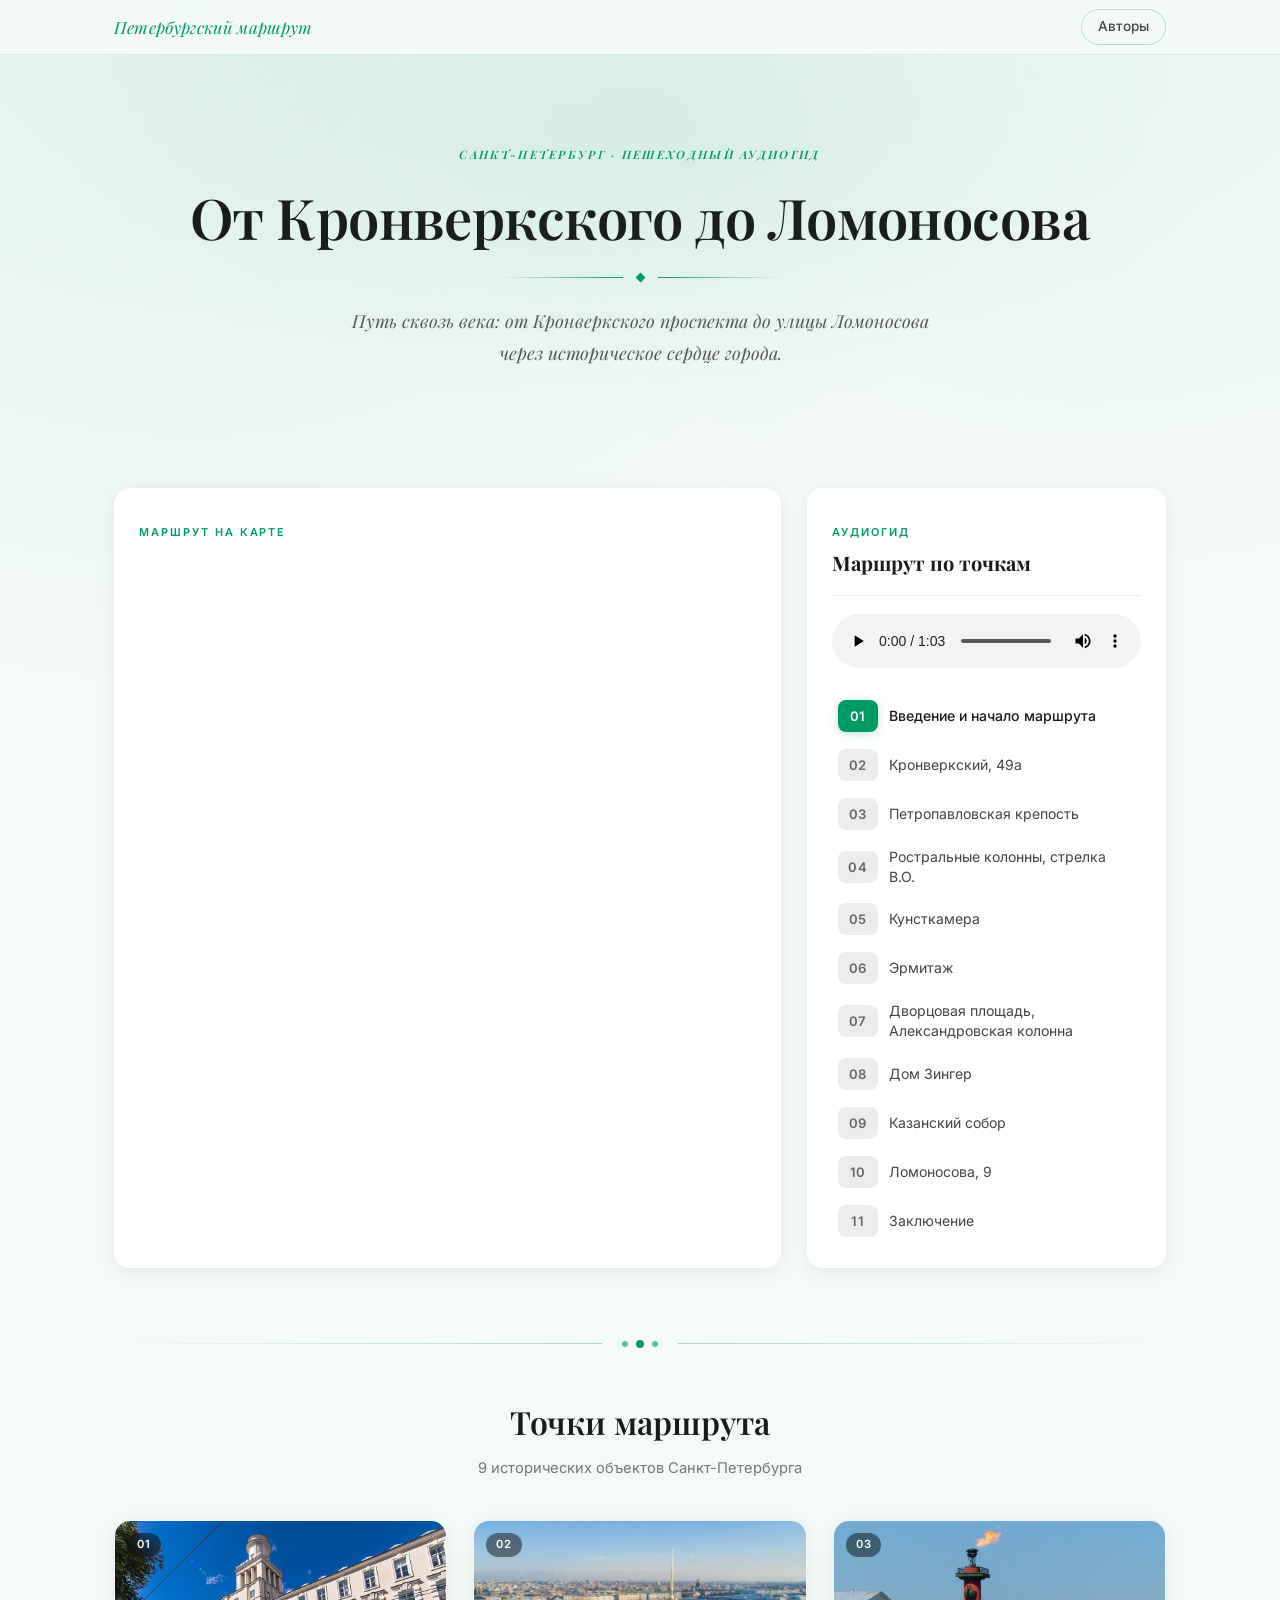
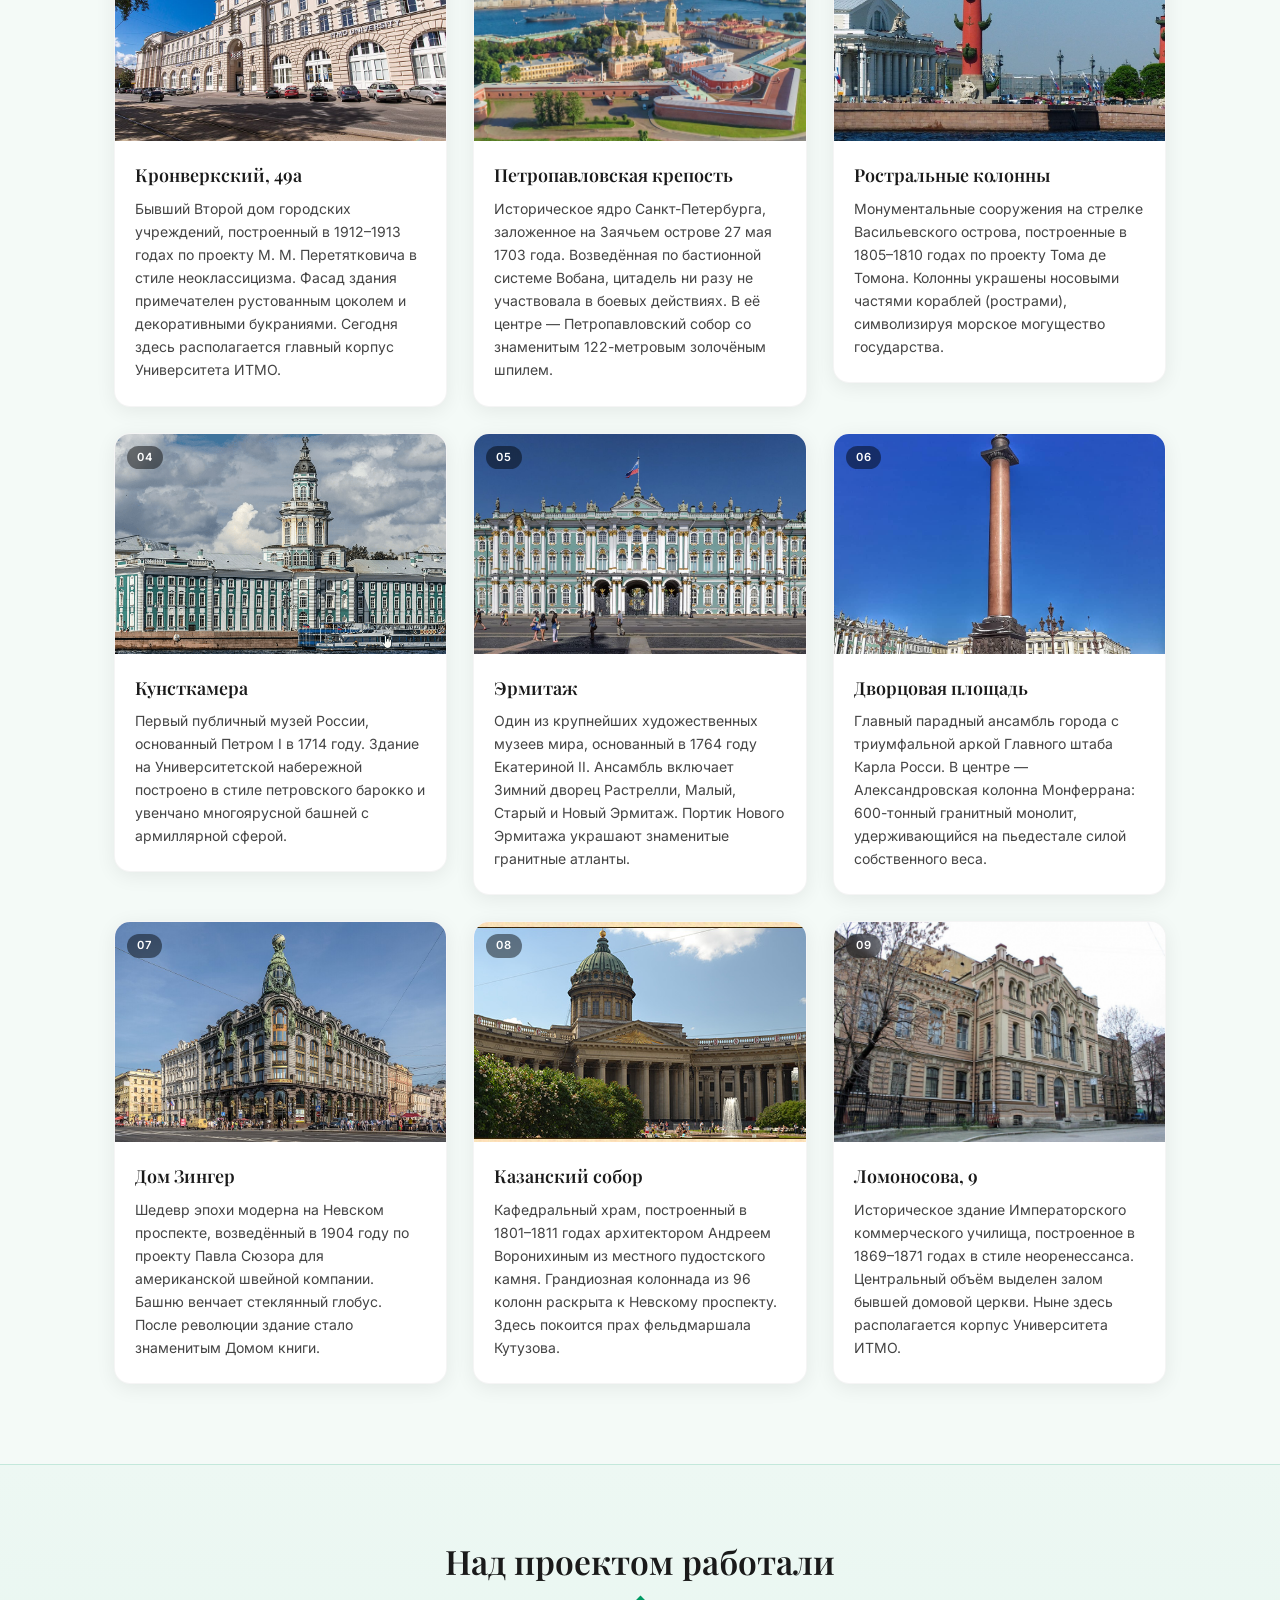
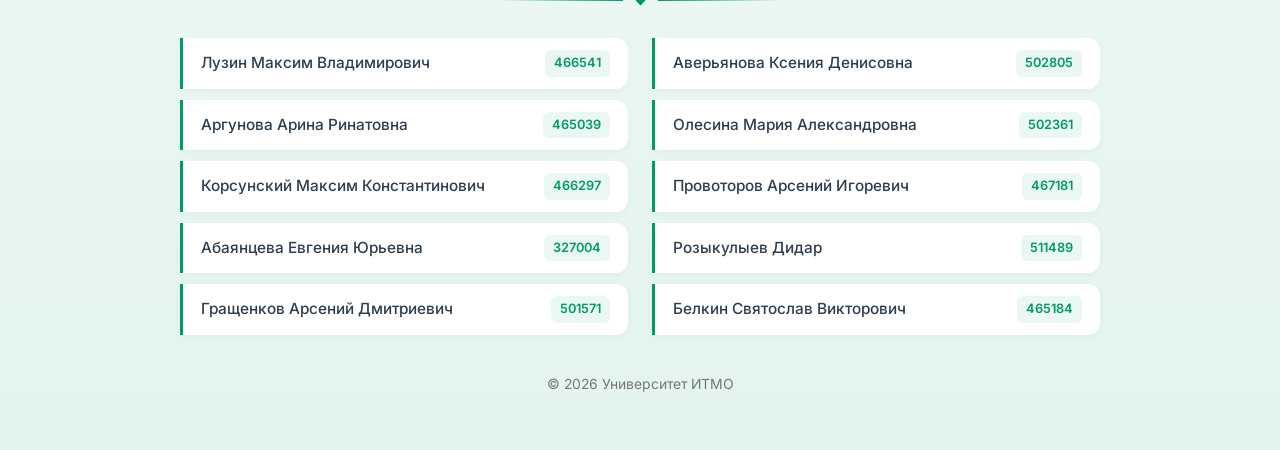
==== commit 95e499df: "Маршрут: от Кронверкского до Ломоносова (исправлен порядок)" ====
--- a/index.html
+++ b/index.html
@@ -3,7 +3,7 @@
 <head>
     <meta charset="UTF-8">
     <meta name="viewport" content="width=device-width, initial-scale=1.0">
-    <title>Экскурсия "От Ломоносова до Кронверкского"</title>
+    <title>Экскурсия "От Кронверкского до Ломоносова"</title>
     <link rel="preconnect" href="https://fonts.googleapis.com">
     <link rel="preconnect" href="https://fonts.gstatic.com" crossorigin>
     <link rel="stylesheet" href="css/index.css">
@@ -21,11 +21,11 @@
     <header>
         <div class="container">
             <p class="header-eyebrow">Санкт-Петербург · Пешеходный аудиогид</p>
-            <h1>От Ломоносова до Кронверкского</h1>
+            <h1>От Кронверкского до Ломоносова</h1>
             <div class="ornament">
                 <div class="ornament-diamond"></div>
             </div>
-            <p>Путь сквозь века: от улицы Ломоносова до Кронверкского проспекта через историческое сердце города.</p>
+            <p>Путь сквозь века: от Кронверкского проспекта до улицы Ломоносова через историческое сердце города.</p>
         </div>
     </header>
 
